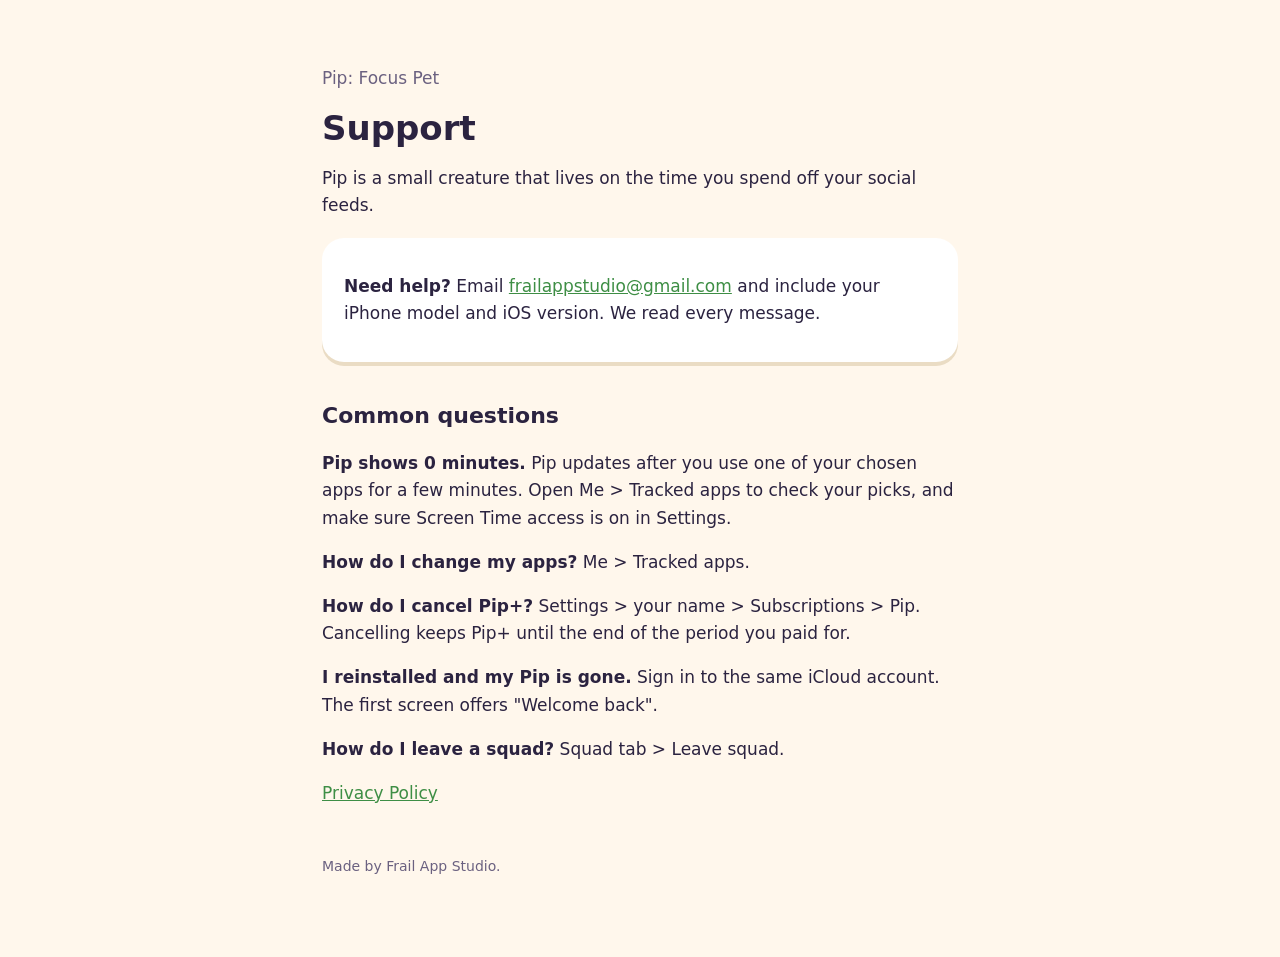
==== index.html @ 8f761b22 "Pip: privacy policy and support pages" ====
<!DOCTYPE html>
<html lang="en"><head><meta charset="utf-8"><meta name="viewport" content="width=device-width, initial-scale=1">
<title>Pip: Focus Pet: Support</title><link rel="stylesheet" href="style.css"></head>
<body><main>
<p class="soft">Pip: Focus Pet</p>
<h1>Support</h1>
<p>Pip is a small creature that lives on the time you spend off your social feeds.</p>
<div class="card"><p><strong>Need help?</strong> Email <a href="mailto:frailappstudio@gmail.com">frailappstudio@gmail.com</a> and include your iPhone model and iOS version. We read every message.</p></div>
<h2>Common questions</h2>
<p><strong>Pip shows 0 minutes.</strong> Pip updates after you use one of your chosen apps for a few minutes. Open Me &gt; Tracked apps to check your picks, and make sure Screen Time access is on in Settings.</p>
<p><strong>How do I change my apps?</strong> Me &gt; Tracked apps.</p>
<p><strong>How do I cancel Pip+?</strong> Settings &gt; your name &gt; Subscriptions &gt; Pip. Cancelling keeps Pip+ until the end of the period you paid for.</p>
<p><strong>I reinstalled and my Pip is gone.</strong> Sign in to the same iCloud account. The first screen offers "Welcome back".</p>
<p><strong>How do I leave a squad?</strong> Squad tab &gt; Leave squad.</p>
<p><a href="privacy.html">Privacy Policy</a></p>
<footer>Made by Frail App Studio.</footer>
</main></body></html>
---- style.css ----
:root { --bg:#FFF7EC; --ink:#2B2340; --soft:#6B6180; --card:#fff; --green:#6CC070; --line:#EADCC4; }
* { box-sizing: border-box; }
body { margin:0; background:var(--bg); color:var(--ink); font:17px/1.6 -apple-system, "SF Pro Rounded", system-ui, sans-serif; }
main { max-width: 680px; margin: 0 auto; padding: 48px 22px 80px; }
h1 { font-size: 34px; line-height:1.15; margin: 8px 0 6px; }
h2 { font-size: 22px; margin: 36px 0 6px; }
p, li { color: var(--ink); }
.soft { color: var(--soft); }
.card { background: var(--card); border-radius: 22px; padding: 18px 22px; box-shadow: 0 4px 0 var(--line); margin: 18px 0; }
a { color: #3E8E45; }
ul { padding-left: 22px; }
footer { margin-top: 48px; color: var(--soft); font-size: 14px; }
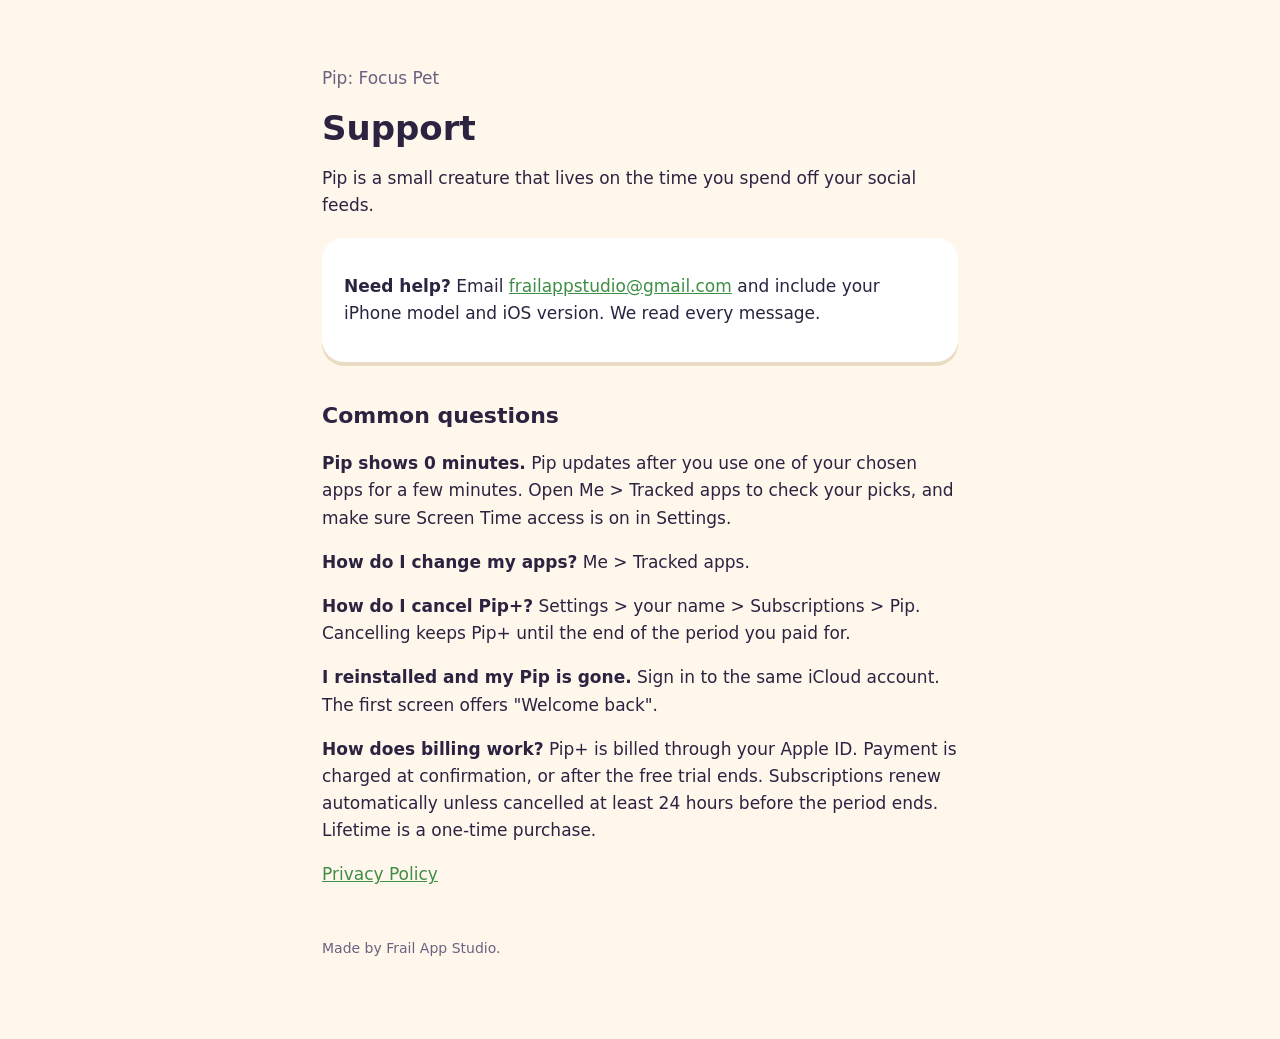
==== commit 4ed1e368: "Remove squads (not in v1), add billing FAQ Co-Authored-By: Claude Opus 5.5 <noreply@anthropic.com>" ====
--- a/index.html
+++ b/index.html
@@ -11,7 +11,7 @@
 <p><strong>How do I change my apps?</strong> Me &gt; Tracked apps.</p>
 <p><strong>How do I cancel Pip+?</strong> Settings &gt; your name &gt; Subscriptions &gt; Pip. Cancelling keeps Pip+ until the end of the period you paid for.</p>
 <p><strong>I reinstalled and my Pip is gone.</strong> Sign in to the same iCloud account. The first screen offers "Welcome back".</p>
-<p><strong>How do I leave a squad?</strong> Squad tab &gt; Leave squad.</p>
+<p><strong>How does billing work?</strong> Pip+ is billed through your Apple ID. Payment is charged at confirmation, or after the free trial ends. Subscriptions renew automatically unless cancelled at least 24 hours before the period ends. Lifetime is a one-time purchase.</p>
 <p><a href="privacy.html">Privacy Policy</a></p>
 <footer>Made by Frail App Studio.</footer>
 </main></body></html>
